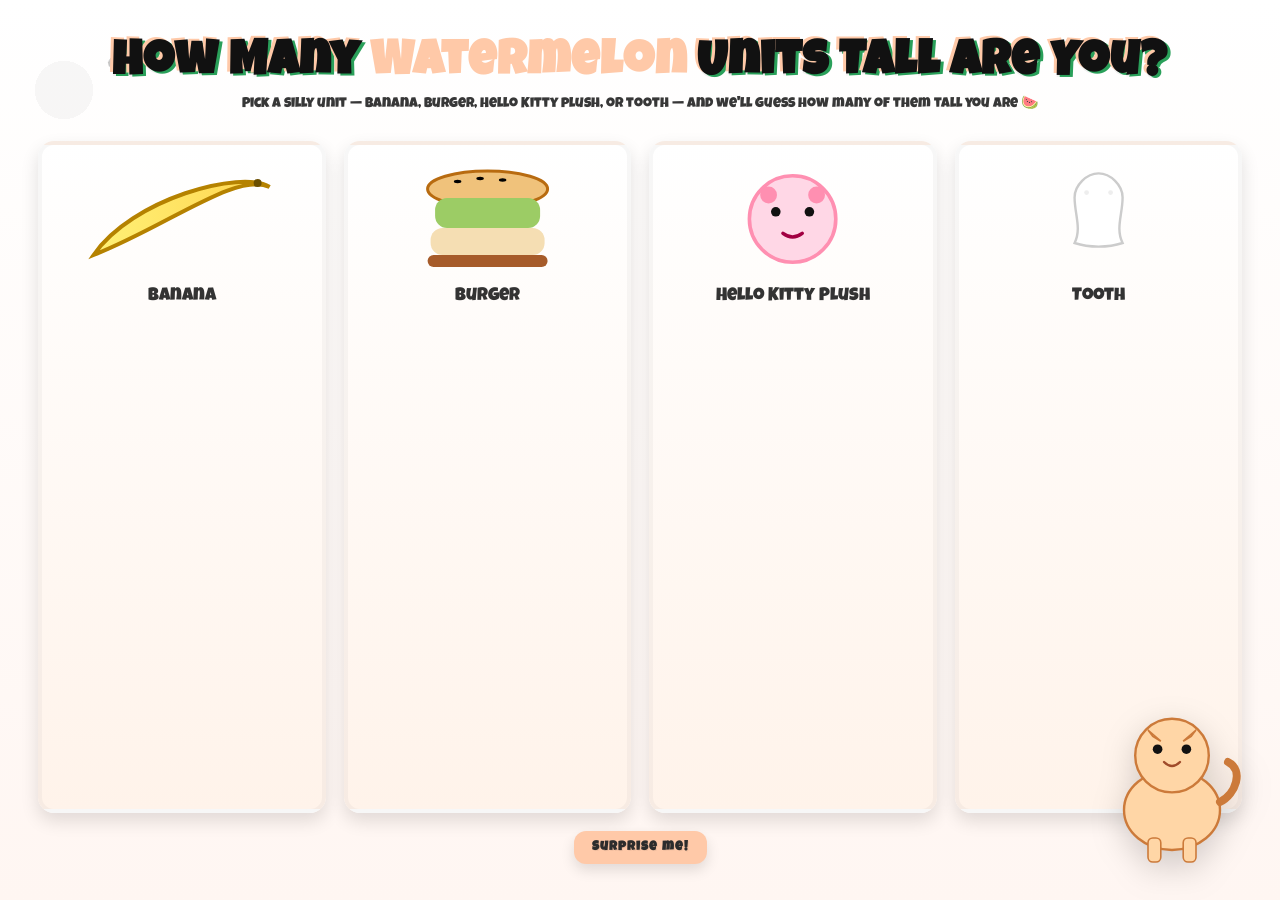
==== use.html @ 28a48968 "1st commit" ====
<!doctype html>
<html lang="en">
<head>
  <meta charset="utf-8" />
  <meta name="viewport" content="width=device-width,initial-scale=1" />
  <title>How Many Bananas Tall? — Watermelon Units</title>

  <!-- Playful Google font -->
  <link href="https://fonts.googleapis.com/css2?family=Luckiest+Guy&family=Comic+Neue:wght@700&display=swap" rel="stylesheet">

  <link rel="stylesheet" href="use.css" />
</head>
<body>
  <div id="app">
    <!-- Page 1: choose a random object -->
    <section id="choose-page" class="page active">
      <header class="site-header">
        <h1 class="title strokey">How Many <span class="accent-peach">Watermelon</span> Units Tall Are You?</h1>
        <p class="subtitle">Pick a silly unit — banana, burger, Hello Kitty plush, or tooth — and we'll guess how many of them tall you are 🍉</p>
      </header>

      <main class="choices full-bleed">
        <div class="choice" data-key="banana" tabindex="0" aria-label="banana">
          <div class="icon" aria-hidden="true">
            <!-- banana SVG -->
            <svg viewBox="0 0 100 60" preserveAspectRatio="xMidYMid meet">
              <defs><linearGradient id="banangrad" x1="0" x2="1"><stop offset="0" stop-color="#fff176"/><stop offset="1" stop-color="#ffd54f"/></linearGradient></defs>
              <path d="M6 48 C25 20, 80 5, 94 14 C78 6, 42 34, 6 48Z" fill="url(#banangrad)" stroke="#b58200" stroke-width="2"/>
              <circle cx="88" cy="12" r="2" fill="#6b4f00"/>
            </svg>
          </div>
          <div class="label">Banana</div>
        </div>

        <div class="choice" data-key="burger" tabindex="0" aria-label="burger">
          <div class="icon">
            <!-- burger SVG -->
            <svg viewBox="0 0 100 80" preserveAspectRatio="xMidYMid meet">
              <ellipse cx="50" cy="20" rx="40" ry="12" fill="#f0c27b" stroke="#b86b10" stroke-width="2"/>
              <rect x="15" y="26" width="70" height="20" rx="8" fill="#9ccc65"/>
              <rect x="12" y="46" width="76" height="18" rx="8" fill="#f5deb3"/>
              <rect x="10" y="64" width="80" height="8" rx="4" fill="#a65b2a"/>
              <!-- sesame seeds -->
              <ellipse cx="30" cy="15" rx="2.5" ry="1.1" fill="#000"/>
              <ellipse cx="45" cy="13" rx="2.5" ry="1.1" fill="#000"/>
              <ellipse cx="60" cy="14" rx="2.5" ry="1.1" fill="#000"/>
            </svg>
          </div>
          <div class="label">Burger</div>
        </div>

        <div class="choice" data-key="hello" tabindex="0" aria-label="hello kitty plush">
          <div class="icon">
            <!-- cute plush-ish face -->
            <svg viewBox="0 0 100 100" preserveAspectRatio="xMidYMid meet">
              <circle cx="50" cy="50" r="36" fill="#ffd7e6" stroke="#ff8fb1" stroke-width="3"/>
              <circle cx="36" cy="44" r="4" fill="#111"/>
              <circle cx="64" cy="44" r="4" fill="#111"/>
              <path d="M42 62 q8 6 16 0" stroke="#a20042" stroke-width="3" fill="none" stroke-linecap="round"/>
              <circle cx="30" cy="30" r="7" fill="#ff8fb1"/>
              <circle cx="70" cy="30" r="7" fill="#ff8fb1"/>
            </svg>
          </div>
          <div class="label">Hello Kitty Plush</div>
        </div>

        <div class="choice" data-key="tooth" tabindex="0" aria-label="tooth">
          <div class="icon">
            <!-- tooth -->
            <svg viewBox="0 0 100 100" preserveAspectRatio="xMidYMid meet">
              <path d="M50 12 C40 12,30 22,30 32 C30 46,36 58,30 70 C42 74,58 74,70 70 C64 58,70 46,70 32 C70 22,60 12,50 12Z" fill="#fff" stroke="#ccc" stroke-width="2"/>
              <circle cx="40" cy="28" r="2" fill="#eee"/>
              <circle cx="60" cy="28" r="2" fill="#eee"/>
            </svg>
          </div>
          <div class="label">Tooth</div>
        </div>
      </main>

      <footer class="footer">
        <button id="random-btn" class="btn strokey peach">Surprise me!</button>
      </footer>
    </section>

    <!-- Page 2: result + modal prompts -->
    <section id="result-page" class="page">
      <header class="result-header">
        <button id="back-btn" class="btn small strokey">← Back</button>
        <h2 class="title small strokey">Your Watermelon Unit Result</h2>
      </header>

      <main class="result-main full-bleed">
        <div id="result-card" class="card">
          <div id="unit-preview" class="unit-preview">
            <!-- generated preview stack goes here -->
          </div>

          <div class="result-info">
            <h3 id="result-text" class="strokey"></h3>
            <p id="detail-text">Tip: you can drag the dancing cat while you wait 🐱</p>
            <button id="restart-btn" class="btn strokey green">Try another unit</button>
          </div>
        </div>
      </main>
    </section>
  </div>

  <!-- floating dancing cat -->
  <div id="dancing-cat" class="cat" role="button" aria-label="dancing cat" tabindex="0">
    <!-- Simple full-body svg cat -->
    <svg viewBox="0 0 200 240" id="cat-svg" preserveAspectRatio="xMidYMid meet">
      <!-- body -->
      <g id="cat-body" transform="translate(0,0)">
        <ellipse cx="100" cy="160" rx="60" ry="50" fill="#ffd6a6" stroke="#cc7a3a" stroke-width="3"/>
        <!-- legs -->
        <rect x="70" y="195" width="16" height="30" rx="6" fill="#ffd6a6" stroke="#cc7a3a" stroke-width="2"/>
        <rect x="114" y="195" width="16" height="30" rx="6" fill="#ffd6a6" stroke="#cc7a3a" stroke-width="2"/>
        <!-- tail -->
        <path d="M160 150 C180 140, 190 110, 170 100" stroke="#cc7a3a" stroke-width="10" stroke-linecap="round" fill="none"/>
      </g>

      <!-- head group -->
      <g id="cat-head" transform="translate(0,0)">
        <circle cx="100" cy="92" r="46" fill="#ffd6a6" stroke="#cc7a3a" stroke-width="3"/>
        <circle cx="82" cy="84" r="6" fill="#111"/>
        <circle cx="118" cy="84" r="6" fill="#111"/>
        <path d="M90 100 q10 10 20 0" stroke="#a04b2a" stroke-width="3" fill="none" stroke-linecap="round"/>
        <!-- ears -->
        <path d="M70 60 L86 74 L76 68 Z" fill="#ffd6a6" stroke="#cc7a3a" stroke-width="2"/>
        <path d="M130 60 L114 74 L124 68 Z" fill="#ffd6a6" stroke="#cc7a3a" stroke-width="2"/>
        <!-- belly area marker (invisible but used for pointer detection) -->
        <ellipse id="cat-belly" cx="100" cy="132" rx="45" ry="20" fill="transparent" />
      </g>
    </svg>
  </div>

  <!-- modal for height input -->
  <div id="modal" class="modal hidden" role="dialog" aria-modal="true">
    <div class="modal-card">
      <h3 class="strokey">Enter your height</h3>
      <p class="hint">Type your height — you can use cm (e.g. 170) or feet'inches (e.g. 5'8 or 5ft8in)</p>
      <input id="height-input" type="text" inputmode="numeric" placeholder="e.g. 170 or 5'8" />
      <div class="modal-actions">
        <button id="modal-ok" class="btn strokey peach">Calculate!</button>
        <button id="modal-cancel" class="btn strokey">Cancel</button>
      </div>
    </div>
  </div>

  <script src="use.js"></script>
</body>
</html>
---- use.css ----
:root{
  --green:#2aa05a;       /* watermelon green */
  --peach:#ffc9a8;       /* peach flesh */
  --blackseed:#000;
  --accent:#ff6b81;
  --bg:#eaffef;
  --card:#ffffff;
  --shadow: 0 8px 18px rgba(0,0,0,0.12);
  --font-main: "Luckiest Guy", "Comic Neue", system-ui, sans-serif;
}

/* Reset-ish */
*{box-sizing:border-box}
html,body,#app{height:100%}
body{
  margin:0;
  font-family:var(--font-main);
  background:
    radial-gradient(circle at 5% 10%, rgba(0,0,0,0.03) 0 2%, transparent 2%),
    linear-gradient(180deg, #fff 0%, #fff6f2 100%);
  color:#222;
  -webkit-font-smoothing:antialiased;
  -moz-osx-font-smoothing:grayscale;
  overflow:hidden;
}

/* full-bleed layout */
.page{display:none; height:100%; padding:28px; position:relative}
.page.active{display:flex; flex-direction:column}
.full-bleed{flex:1}

/* header */
.site-header{padding:12px 10px 20px; text-align:center}
.title{font-size:clamp(26px,6vw,48px); margin:0}
.title.small{font-size:20px}
.subtitle{margin:6px 0 0; font-size:14px; opacity:0.9}

/* strokey text (bordered non-uniform feel) */
.strokey{
  color:#111;
  text-shadow:
    -3px -2px 0 var(--peach),
    3px 2px 0 var(--green),
    0 2px 0 rgba(0,0,0,0.06);
  letter-spacing:1px;
}

/* playful accent */
.accent-peach{color:var(--peach); text-shadow:none}

/* choices grid uses whole width */
.choices{display:grid; grid-template-columns:repeat(auto-fit,minmax(160px,1fr)); gap:18px; align-items:stretch; padding:10px}
.choice{
  background:linear-gradient(180deg,#ffffff,#fff3ea);
  border-radius:16px;
  padding:14px;
  box-shadow:var(--shadow);
  display:flex;
  flex-direction:column;
  align-items:center;
  justify-content:flex-start;
  cursor:pointer;
  transition:transform .22s ease, box-shadow .18s ease;
  user-select:none;
  border:4px solid rgba(0,0,0,0.03);
}
.choice:focus{outline:3px dashed rgba(42,160,90,0.25)}
.choice:hover{transform:translateY(-6px) rotate(-1deg); box-shadow:0 18px 28px rgba(0,0,0,0.12)}
.choice .icon{width:100%; height:120px; display:flex; align-items:center; justify-content:center}
.choice .icon svg{width:80%; height:100%}
.choice .label{margin-top:8px; font-size:18px; color:#333; text-transform:capitalize}

/* footer */
.footer{display:flex; justify-content:center; padding:8px}
.btn{
  padding:10px 18px;
  border-radius:12px;
  border:none;
  background:var(--green);
  color:white;
  font-weight:700;
  cursor:pointer;
  box-shadow:0 6px 14px rgba(0,0,0,0.12);
}
.btn.small{padding:6px 10px; font-size:14px}
.btn.peach{background:var(--peach); color:#2c2c2c}
.btn.green{background:linear-gradient(180deg,var(--green),#19703f)}
.btn.strokey{font-family:var(--font-main); text-shadow:1px 1px 0 rgba(0,0,0,0.06)}

/* result page layout */
.result-header{display:flex; gap:12px; align-items:center}
.result-main{display:flex; align-items:center; justify-content:center}
.card{width:min(900px,92%); display:flex; gap:20px; padding:18px; border-radius:18px; background:var(--card); box-shadow:var(--shadow)}
.unit-preview{flex:1; min-height:320px; background:
  repeating-linear-gradient(135deg, rgba(0,0,0,0.02) 0 6px, transparent 6px 24px),
  linear-gradient(180deg,#fff,#fff5f0);
  border-radius:12px; padding:12px; display:flex; align-items:center; justify-content:center; overflow:auto}
.result-info{width:340px; display:flex; flex-direction:column; gap:12px; align-items:flex-start; justify-content:center}

/* modal */
.modal{position:fixed; inset:0; display:flex; align-items:center; justify-content:center; background:rgba(0,0,0,0.28); z-index:999}
.modal.hidden{display:none}
.modal-card{width:clamp(260px,40vw,420px); background:var(--card); padding:18px; border-radius:14px; box-shadow:0 20px 40px rgba(0,0,0,0.28); text-align:center}
.modal input{width:100%; padding:10px 12px; font-size:16px; border-radius:10px; border:2px solid rgba(0,0,0,0.06); margin-top:8px}
.modal .hint{font-size:13px; color:#666; margin-top:6px}
.modal-actions{display:flex; gap:10px; justify-content:center; margin-top:12px}

/* dancing cat */
.cat{
  position:fixed;
  right:18px;
  bottom:18px;
  width:160px;
  height:192px;
  z-index:995;
  touch-action:none;
  cursor:grab;
  user-select:none;
  transition:transform .12s linear;
  filter:drop-shadow(0 10px 16px rgba(0,0,0,0.18));
}
/* default dancing animation */
@keyframes boogie {
  0% { transform: translateY(0) rotate(-3deg) }
  25% { transform: translateY(-8px) rotate(3deg) }
  50% { transform: translateY(0) rotate(-2deg) }
  75% { transform: translateY(-6px) rotate(4deg) }
  100% { transform: translateY(0) rotate(-3deg) }
}
#cat-svg{width:100%; height:100%}
.cat.dancing{animation:boogie 1.3s ease-in-out infinite; transform-origin:center bottom}
.cat.dragging{cursor:grabbing; animation-play-state:paused}

/* head happy + belly angry styling */
.cat.happy #cat-head{filter:drop-shadow(0 6px 10px rgba(255,107,129,0.12))}
.cat.angry #cat-body{transform-origin:center; animation:fur 0.18s steps(6) 4}
@keyframes fur {
  0% { transform: scale(1) translateY(0) }
  50% { transform: scale(1.04) translateY(-3px) }
  100% { transform: scale(1) translateY(0) }
}

/* responsiveness */
@media (max-width:700px){
  .card{flex-direction:column; align-items:stretch}
  .result-info{width:100%}
  .cat{width:120px; height:140px}
}

/* playful watermelon seeds floating (decor) */
body::before{
  content:"";
  position:fixed;
  left:8%;
  top:6%;
  width:44px;
  height:22px;
  background:radial-gradient(circle at 30% 30%, var(--blackseed) 0 18%, transparent 18%);
  transform:rotate(-14deg);
  opacity:0.22;
  border-radius:12px;
}
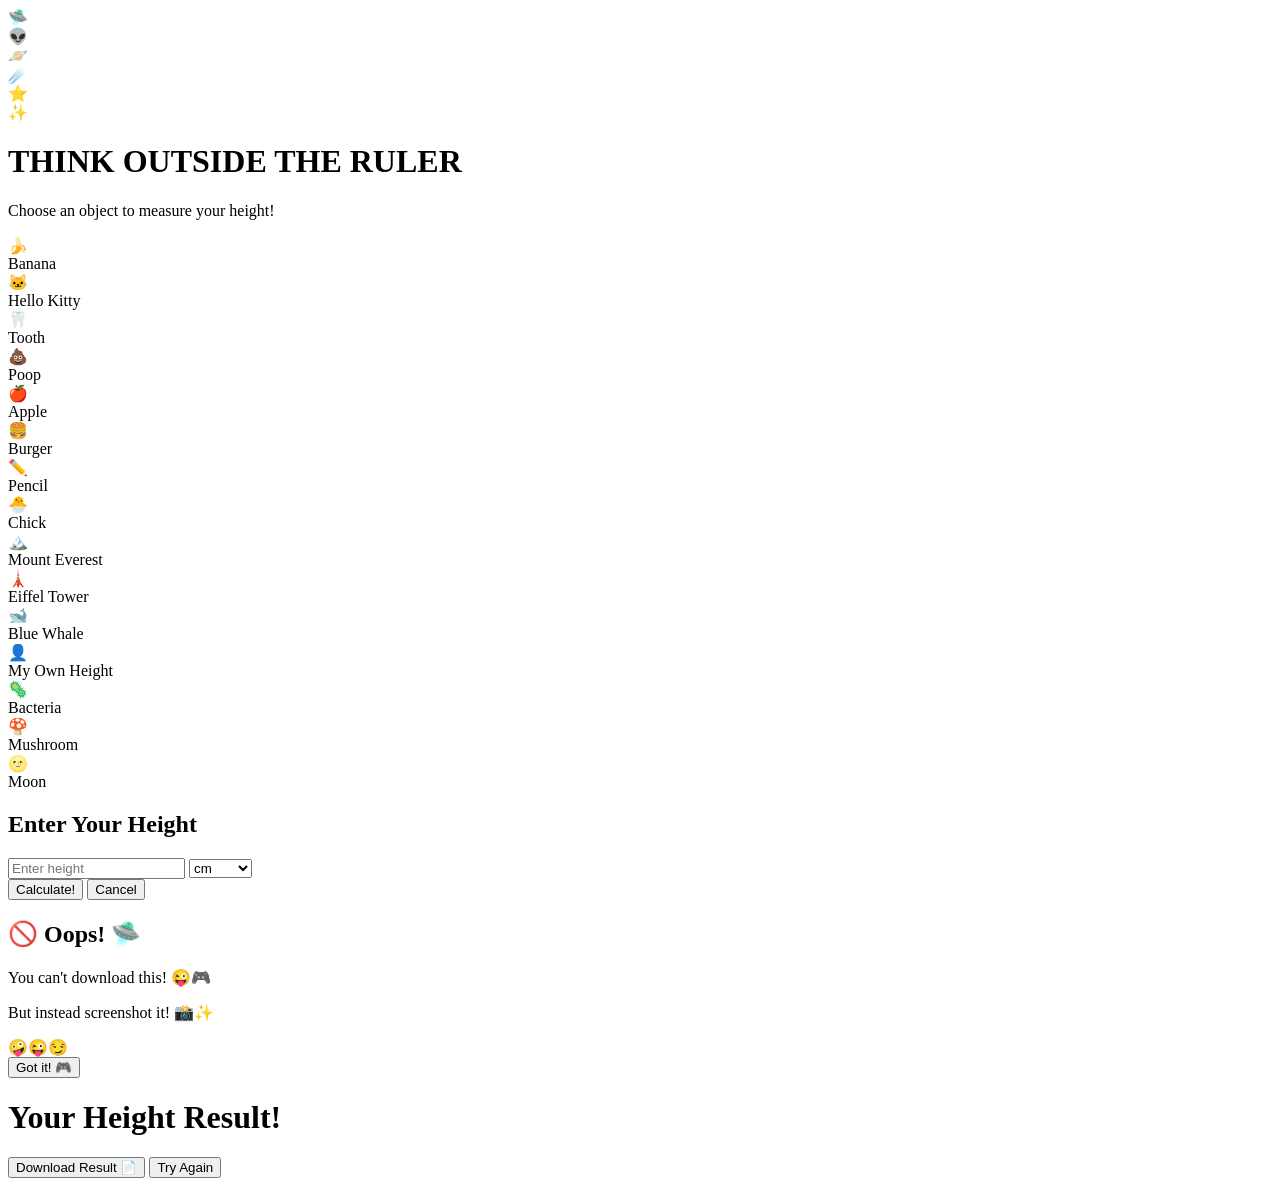
==== commit bfa7bcf3: "retro" ====
--- a/use.html
+++ b/use.html
@@ -1,152 +1,145 @@
-<!doctype html>
+<!DOCTYPE html>
 <html lang="en">
 <head>
-  <meta charset="utf-8" />
-  <meta name="viewport" content="width=device-width,initial-scale=1" />
-  <title>How Many Bananas Tall? — Watermelon Units</title>
-
-  <!-- Playful Google font -->
-  <link href="https://fonts.googleapis.com/css2?family=Luckiest+Guy&family=Comic+Neue:wght@700&display=swap" rel="stylesheet">
-
-  <link rel="stylesheet" href="use.css" />
+    <meta charset="UTF-8">
+    <meta name="viewport" content="width=device-width, initial-scale=1.0">
+    <title>Height Measurement Fun - Retro Style</title>
+    <link rel="stylesheet" href="styles.css">
 </head>
 <body>
-  <div id="app">
-    <!-- Page 1: choose a random object -->
-    <section id="choose-page" class="page active">
-      <header class="site-header">
-        <h1 class="title strokey">How Many <span class="accent-peach">Watermelon</span> Units Tall Are You?</h1>
-        <p class="subtitle">Pick a silly unit — banana, burger, Hello Kitty plush, or tooth — and we'll guess how many of them tall you are 🍉</p>
-      </header>
+    <!-- Animated Background -->
+    <div id="animatedBackground">
+        <div class="ufo">🛸</div>
+        <div class="alien">👽</div>
+        <div class="planet">🪐</div>
+        <div class="asteroid">☄️</div>
+        <div class="comet">⭐</div>
+        <div class="star">✨</div>
+    </div>
 
-      <main class="choices full-bleed">
-        <div class="choice" data-key="banana" tabindex="0" aria-label="banana">
-          <div class="icon" aria-hidden="true">
-            <!-- banana SVG -->
-            <svg viewBox="0 0 100 60" preserveAspectRatio="xMidYMid meet">
-              <defs><linearGradient id="banangrad" x1="0" x2="1"><stop offset="0" stop-color="#fff176"/><stop offset="1" stop-color="#ffd54f"/></linearGradient></defs>
-              <path d="M6 48 C25 20, 80 5, 94 14 C78 6, 42 34, 6 48Z" fill="url(#banangrad)" stroke="#b58200" stroke-width="2"/>
-              <circle cx="88" cy="12" r="2" fill="#6b4f00"/>
-            </svg>
-          </div>
-          <div class="label">Banana</div>
+    <!-- First Page - Object Selection -->
+    <div id="page1" class="page active">
+        <div class="container">
+            <h1 class="title">THINK OUTSIDE THE RULER</h1>
+            <p class="subtitle">Choose an object to measure your height!</p>
+            
+            <div class="objects-grid">
+                <div class="object-card" data-object="banana" data-height="7">
+                    <div class="object-icon">🍌</div>
+                    <span>Banana</span>
+                </div>
+                <div class="object-card" data-object="hello kitty" data-height="12">
+                    <div class="object-icon">🐱</div>
+                    <span>Hello Kitty</span>
+                </div>
+                <div class="object-card" data-object="tooth" data-height="0.5">
+                    <div class="object-icon">🦷</div>
+                    <span>Tooth</span>
+                </div>
+                <div class="object-card" data-object="poop" data-height="3">
+                    <div class="object-icon">💩</div>
+                    <span>Poop</span>
+                </div>
+                <div class="object-card" data-object="apple" data-height="3.5">
+                    <div class="object-icon">🍎</div>
+                    <span>Apple</span>
+                </div>
+                <div class="object-card" data-object="burger" data-height="4">
+                    <div class="object-icon">🍔</div>
+                    <span>Burger</span>
+                </div>
+                <div class="object-card" data-object="pencil" data-height="7.5">
+                    <div class="object-icon">✏️</div>
+                    <span>Pencil</span>
+                </div>
+                <div class="object-card" data-object="chick" data-height="2">
+                    <div class="object-icon">🐣</div>
+                    <span>Chick</span>
+                </div>
+                <div class="object-card" data-object="mount everest" data-height="884400">
+                    <div class="object-icon">🏔️</div>
+                    <span>Mount Everest</span>
+                </div>
+                <div class="object-card" data-object="eiffel tower" data-height="32400">
+                    <div class="object-icon">🗼</div>
+                    <span>Eiffel Tower</span>
+                </div>
+                <div class="object-card" data-object="blue whale" data-height="2500">
+                    <div class="object-icon">🐋</div>
+                    <span>Blue Whale</span>
+                </div>
+                <div class="object-card" data-object="my own height" data-height="custom">
+                    <div class="object-icon">👤</div>
+                    <span>My Own Height</span>
+                </div>
+                <div class="object-card" data-object="bacteria" data-height="custom">
+                    <div class="object-icon">🦠</div>
+                    <span>Bacteria</span>
+                </div>
+                <div class="object-card" data-object="mushroom" data-height="custom">
+                    <div class="object-icon">🍄</div>
+                    <span>Mushroom</span>
+                </div>
+                <div class="object-card" data-object="moon" data-height="custom">
+                    <div class="object-icon">🌝</div>
+                    <span>Moon</span>
+                </div>
+            </div>
         </div>
+    </div>
 
-        <div class="choice" data-key="burger" tabindex="0" aria-label="burger">
-          <div class="icon">
-            <!-- burger SVG -->
-            <svg viewBox="0 0 100 80" preserveAspectRatio="xMidYMid meet">
-              <ellipse cx="50" cy="20" rx="40" ry="12" fill="#f0c27b" stroke="#b86b10" stroke-width="2"/>
-              <rect x="15" y="26" width="70" height="20" rx="8" fill="#9ccc65"/>
-              <rect x="12" y="46" width="76" height="18" rx="8" fill="#f5deb3"/>
-              <rect x="10" y="64" width="80" height="8" rx="4" fill="#a65b2a"/>
-              <!-- sesame seeds -->
-              <ellipse cx="30" cy="15" rx="2.5" ry="1.1" fill="#000"/>
-              <ellipse cx="45" cy="13" rx="2.5" ry="1.1" fill="#000"/>
-              <ellipse cx="60" cy="14" rx="2.5" ry="1.1" fill="#000"/>
-            </svg>
-          </div>
-          <div class="label">Burger</div>
+    <!-- Pop-up for height input -->
+    <div id="heightPopup" class="popup-overlay">
+        <div class="popup">
+            <h2>Enter Your Height</h2>
+            <div class="input-group">
+                <input type="number" id="heightInput" placeholder="Enter height" step="0.1">
+                <select id="unitSelect">
+                    <option value="cm">cm</option>
+                    <option value="inches">inches</option>
+                    <option value="feet">feet</option>
+                    <option value="meters">meters</option>
+                </select>
+            </div>
+            <div class="popup-buttons">
+                <button id="calculateBtn" class="retro-btn">Calculate!</button>
+                <button id="cancelBtn" class="retro-btn cancel">Cancel</button>
+            </div>
         </div>
+    </div>
 
-        <div class="choice" data-key="hello" tabindex="0" aria-label="hello kitty plush">
-          <div class="icon">
-            <!-- cute plush-ish face -->
-            <svg viewBox="0 0 100 100" preserveAspectRatio="xMidYMid meet">
-              <circle cx="50" cy="50" r="36" fill="#ffd7e6" stroke="#ff8fb1" stroke-width="3"/>
-              <circle cx="36" cy="44" r="4" fill="#111"/>
-              <circle cx="64" cy="44" r="4" fill="#111"/>
-              <path d="M42 62 q8 6 16 0" stroke="#a20042" stroke-width="3" fill="none" stroke-linecap="round"/>
-              <circle cx="30" cy="30" r="7" fill="#ff8fb1"/>
-              <circle cx="70" cy="30" r="7" fill="#ff8fb1"/>
-            </svg>
-          </div>
-          <div class="label">Hello Kitty Plush</div>
+    <!-- Custom Download Message Popup -->
+    <div id="downloadMessagePopup" class="popup-overlay">
+        <div class="popup download-popup">
+            <h2>🚫 Oops! 🛸</h2>
+            <div class="download-message">
+                <p>You can't download this! 😜🎮</p>
+                <p>But instead screenshot it! 📸✨</p>
+                <div class="fun-emojis">🤪😜😏</div>
+            </div>
+            <button id="closeMessageBtn" class="retro-btn">Got it! 🎮</button>
         </div>
+    </div>
 
-        <div class="choice" data-key="tooth" tabindex="0" aria-label="tooth">
-          <div class="icon">
-            <!-- tooth -->
-            <svg viewBox="0 0 100 100" preserveAspectRatio="xMidYMid meet">
-              <path d="M50 12 C40 12,30 22,30 32 C30 46,36 58,30 70 C42 74,58 74,70 70 C64 58,70 46,70 32 C70 22,60 12,50 12Z" fill="#fff" stroke="#ccc" stroke-width="2"/>
-              <circle cx="40" cy="28" r="2" fill="#eee"/>
-              <circle cx="60" cy="28" r="2" fill="#eee"/>
-            </svg>
-          </div>
-          <div class="label">Tooth</div>
+    <!-- Second Page - Results -->
+    <div id="page2" class="page">
+        <div class="container">
+            <h1 class="title">Your Height Result!</h1>
+            
+            <div class="result-card">
+                <div id="resultIcon" class="result-icon"></div>
+                <div id="resultText" class="result-text"></div>
+                <div id="funFact" class="fun-fact"></div>
+            </div>
+
+            <div class="action-buttons">
+                <button id="downloadBtn" class="retro-btn download">Download Result 📄</button>
+                <button id="backBtn" class="retro-btn">Try Again</button>
+            </div>
         </div>
-      </main>
+    </div>
 
-      <footer class="footer">
-        <button id="random-btn" class="btn strokey peach">Surprise me!</button>
-      </footer>
-    </section>
-
-    <!-- Page 2: result + modal prompts -->
-    <section id="result-page" class="page">
-      <header class="result-header">
-        <button id="back-btn" class="btn small strokey">← Back</button>
-        <h2 class="title small strokey">Your Watermelon Unit Result</h2>
-      </header>
-
-      <main class="result-main full-bleed">
-        <div id="result-card" class="card">
-          <div id="unit-preview" class="unit-preview">
-            <!-- generated preview stack goes here -->
-          </div>
-
-          <div class="result-info">
-            <h3 id="result-text" class="strokey"></h3>
-            <p id="detail-text">Tip: you can drag the dancing cat while you wait 🐱</p>
-            <button id="restart-btn" class="btn strokey green">Try another unit</button>
-          </div>
-        </div>
-      </main>
-    </section>
-  </div>
-
-  <!-- floating dancing cat -->
-  <div id="dancing-cat" class="cat" role="button" aria-label="dancing cat" tabindex="0">
-    <!-- Simple full-body svg cat -->
-    <svg viewBox="0 0 200 240" id="cat-svg" preserveAspectRatio="xMidYMid meet">
-      <!-- body -->
-      <g id="cat-body" transform="translate(0,0)">
-        <ellipse cx="100" cy="160" rx="60" ry="50" fill="#ffd6a6" stroke="#cc7a3a" stroke-width="3"/>
-        <!-- legs -->
-        <rect x="70" y="195" width="16" height="30" rx="6" fill="#ffd6a6" stroke="#cc7a3a" stroke-width="2"/>
-        <rect x="114" y="195" width="16" height="30" rx="6" fill="#ffd6a6" stroke="#cc7a3a" stroke-width="2"/>
-        <!-- tail -->
-        <path d="M160 150 C180 140, 190 110, 170 100" stroke="#cc7a3a" stroke-width="10" stroke-linecap="round" fill="none"/>
-      </g>
-
-      <!-- head group -->
-      <g id="cat-head" transform="translate(0,0)">
-        <circle cx="100" cy="92" r="46" fill="#ffd6a6" stroke="#cc7a3a" stroke-width="3"/>
-        <circle cx="82" cy="84" r="6" fill="#111"/>
-        <circle cx="118" cy="84" r="6" fill="#111"/>
-        <path d="M90 100 q10 10 20 0" stroke="#a04b2a" stroke-width="3" fill="none" stroke-linecap="round"/>
-        <!-- ears -->
-        <path d="M70 60 L86 74 L76 68 Z" fill="#ffd6a6" stroke="#cc7a3a" stroke-width="2"/>
-        <path d="M130 60 L114 74 L124 68 Z" fill="#ffd6a6" stroke="#cc7a3a" stroke-width="2"/>
-        <!-- belly area marker (invisible but used for pointer detection) -->
-        <ellipse id="cat-belly" cx="100" cy="132" rx="45" ry="20" fill="transparent" />
-      </g>
-    </svg>
-  </div>
-
-  <!-- modal for height input -->
-  <div id="modal" class="modal hidden" role="dialog" aria-modal="true">
-    <div class="modal-card">
-      <h3 class="strokey">Enter your height</h3>
-      <p class="hint">Type your height — you can use cm (e.g. 170) or feet'inches (e.g. 5'8 or 5ft8in)</p>
-      <input id="height-input" type="text" inputmode="numeric" placeholder="e.g. 170 or 5'8" />
-      <div class="modal-actions">
-        <button id="modal-ok" class="btn strokey peach">Calculate!</button>
-        <button id="modal-cancel" class="btn strokey">Cancel</button>
-      </div>
-    </div>
-  </div>
-
-  <script src="use.js"></script>
+    <script src="script.js"></script>
 </body>
 </html>
+
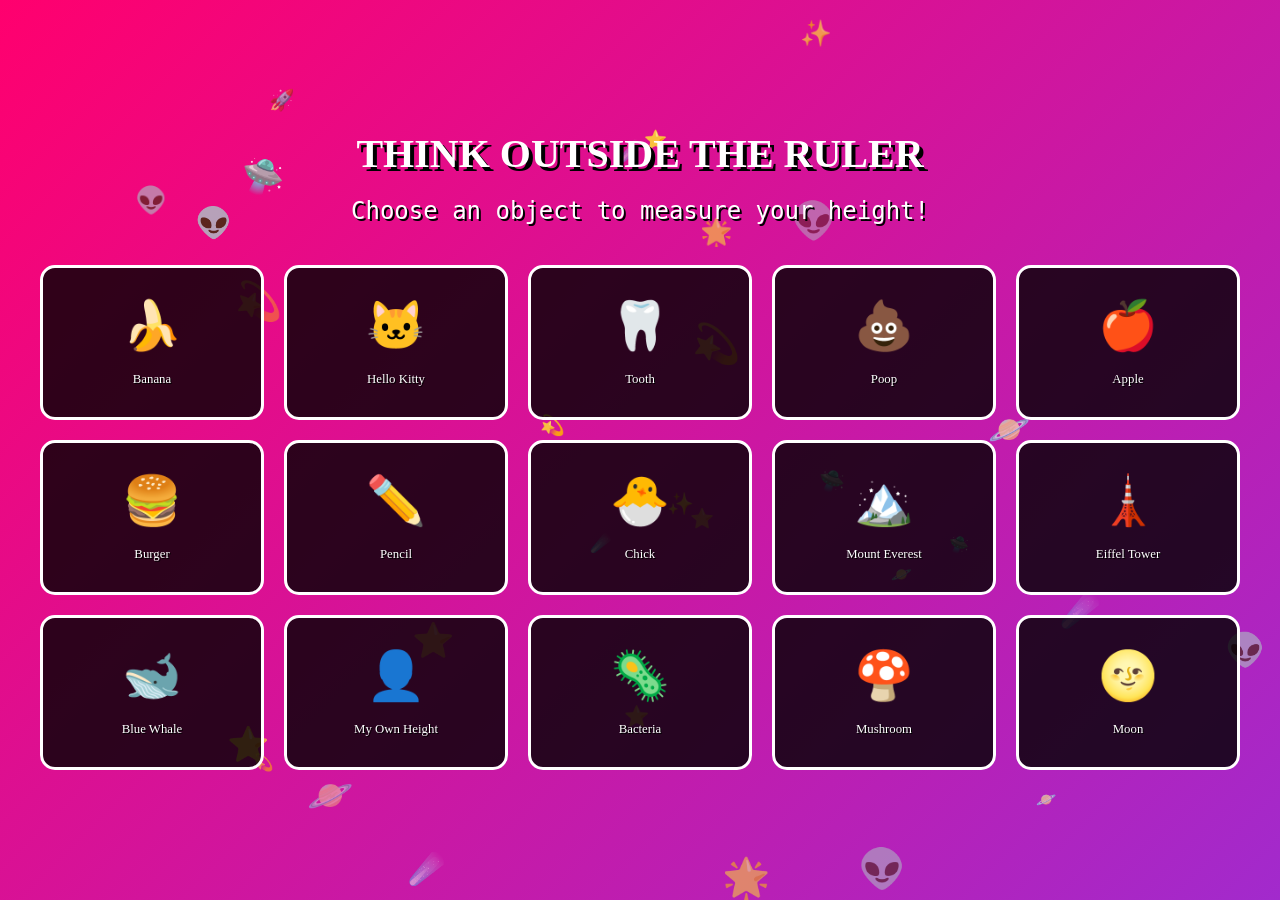
==== commit e4db7533: "3rd commit" ====
--- a/use.html
+++ b/use.html
@@ -4,7 +4,7 @@
     <meta charset="UTF-8">
     <meta name="viewport" content="width=device-width, initial-scale=1.0">
     <title>Height Measurement Fun - Retro Style</title>
-    <link rel="stylesheet" href="styles.css">
+    <link rel="stylesheet" href="use.css">
 </head>
 <body>
     <!-- Animated Background -->
@@ -139,7 +139,7 @@
         </div>
     </div>
 
-    <script src="script.js"></script>
+    <script src="use.js"></script>
 </body>
 </html>
 
--- a/use.css
+++ b/use.css
@@ -0,0 +1,480 @@
+/* Retro Height Measurement Website Styles */
+
+@import url('https://fonts.googleapis.com/css2?family=Press+Start+2P&family=VT323:wght@400&display=swap');
+
+* {
+    margin: 0;
+    padding: 0;
+    box-sizing: border-box;
+    cursor: url('data:image/svg+xml;utf8,<svg xmlns="http://www.w3.org/2000/svg" width="24" height="24" viewBox="0 0 24 24"><text x="0" y="20" font-size="20">👾</text></svg>'), auto;
+}
+
+body {
+    font-family: 'Press Start 2P', cursive;
+    background: linear-gradient(135deg, #ff006e, #8338ec, #3a86ff, #06ffa5);
+    background-size: 400% 400%;
+    animation: gradientShift 8s ease infinite;
+    min-height: 100vh;
+    overflow-x: hidden;
+    position: relative;
+}
+
+@keyframes gradientShift {
+    0% { background-position: 0% 50%; }
+    50% { background-position: 100% 50%; }
+    100% { background-position: 0% 50%; }
+}
+
+/* Animated Background Elements */
+#animatedBackground {
+    position: fixed;
+    top: 0;
+    left: 0;
+    width: 100%;
+    height: 100%;
+    pointer-events: none;
+    z-index: 1;
+    overflow: hidden;
+}
+
+.ufo, .alien, .planet, .asteroid, .comet, .star {
+    position: absolute;
+    font-size: 2rem;
+    opacity: 0.8;
+}
+
+.ufo {
+    animation: floatAcross 15s linear infinite;
+    top: 20%;
+    left: -10%;
+}
+
+.alien {
+    animation: floatAcross 20s linear infinite;
+    top: 60%;
+    left: -10%;
+    animation-delay: -5s;
+}
+
+.planet {
+    animation: spinAndFloat 25s linear infinite;
+    top: 10%;
+    right: -10%;
+}
+
+.asteroid {
+    animation: diagonalFloat 12s linear infinite;
+    top: -10%;
+    left: 30%;
+}
+
+.comet {
+    animation: cometTrail 18s linear infinite;
+    top: 80%;
+    left: -15%;
+    animation-delay: -8s;
+}
+
+.star {
+    animation: twinkleFloat 22s linear infinite;
+    top: 40%;
+    right: -10%;
+    animation-delay: -12s;
+}
+
+@keyframes floatAcross {
+    0% {
+        transform: translateX(-100px) translateY(0px) rotate(0deg);
+    }
+    50% {
+        transform: translateX(50vw) translateY(-20px) rotate(180deg);
+    }
+    100% {
+        transform: translateX(calc(100vw + 100px)) translateY(0px) rotate(360deg);
+    }
+}
+
+@keyframes spinAndFloat {
+    0% {
+        transform: translateX(100px) translateY(0px) rotate(0deg) scale(1);
+    }
+    50% {
+        transform: translateX(-50vw) translateY(20px) rotate(180deg) scale(1.2);
+    }
+    100% {
+        transform: translateX(calc(-100vw - 100px)) translateY(0px) rotate(360deg) scale(1);
+    }
+}
+
+@keyframes diagonalFloat {
+    0% {
+        transform: translateX(0px) translateY(-100px) rotate(0deg);
+    }
+    100% {
+        transform: translateX(40vw) translateY(calc(100vh + 100px)) rotate(720deg);
+    }
+}
+
+@keyframes cometTrail {
+    0% {
+        transform: translateX(-150px) translateY(0px) rotate(45deg) scale(0.8);
+        opacity: 0.3;
+    }
+    20% {
+        opacity: 1;
+    }
+    80% {
+        opacity: 1;
+    }
+    100% {
+        transform: translateX(calc(100vw + 150px)) translateY(-80vh) rotate(45deg) scale(1.5);
+        opacity: 0.3;
+    }
+}
+
+@keyframes twinkleFloat {
+    0% {
+        transform: translateX(100px) translateY(0px) scale(1);
+        opacity: 0.4;
+    }
+    25% {
+        opacity: 1;
+        transform: scale(1.3);
+    }
+    50% {
+        transform: translateX(-30vw) translateY(-30px) scale(0.8);
+        opacity: 0.6;
+    }
+    75% {
+        opacity: 1;
+        transform: scale(1.2);
+    }
+    100% {
+        transform: translateX(calc(-100vw - 100px)) translateY(0px) scale(1);
+        opacity: 0.4;
+    }
+}
+
+.page {
+    display: none;
+    min-height: 100vh;
+    padding: 20px;
+    position: relative;
+    z-index: 10;
+}
+
+.page.active {
+    display: block;
+}
+
+.container {
+    max-width: 1200px;
+    margin: 0 auto;
+    text-align: center;
+}
+
+.title {
+    font-size: 2.5rem;
+    color: #fff;
+    text-shadow: 4px 4px 0px #000;
+    margin-top: 110px;
+    margin-bottom: 20px;
+    animation: neonGlow 2s ease-in-out infinite alternate;
+}
+
+@keyframes neonGlow {
+    from {
+        text-shadow: 4px 4px 0px #000, 0 0 10px #ff006e;
+    }
+    to {
+        text-shadow: 4px 4px 0px #000, 0 0 20px #ff006e, 0 0 30px #ff006e;
+    }
+}
+
+.subtitle {
+    font-family: 'VT323', monospace;
+    font-size: 1.5rem;
+    color: #fff;
+    margin-bottom: 40px;
+    text-shadow: 2px 2px 0px #000;
+}
+
+.objects-grid {
+    display: grid;
+    grid-template-columns: repeat(auto-fit, minmax(200px, 1fr));
+    gap: 20px;
+    margin-top: 40px;
+}
+
+.object-card {
+    background: rgba(0, 0, 0, 0.8);
+    border: 3px solid #fff;
+    border-radius: 15px;
+    padding: 30px 20px;
+    transition: all 0.3s ease;
+    cursor: url('data:image/svg+xml;utf8,<svg xmlns="http://www.w3.org/2000/svg" width="24" height="24" viewBox="0 0 24 24"><text x="0" y="20" font-size="20">👾</text></svg>'), pointer;
+}
+
+.object-card:hover {
+    transform: scale(1.1);
+    background: rgba(255, 255, 255, 0.1);
+    border-color: #ff006e;
+    box-shadow: 0 0 20px #ff006e;
+}
+
+.object-icon {
+    font-size: 3rem;
+    margin-bottom: 15px;
+    display: block;
+}
+
+.object-card span {
+    color: #fff;
+    font-size: 0.8rem;
+    text-shadow: 1px 1px 0px #000;
+}
+
+/* Popup Styles */
+.popup-overlay {
+    display: none;
+    position: fixed;
+    top: 0;
+    left: 0;
+    width: 100%;
+    height: 100%;
+    background: rgba(0, 0, 0, 0.8);
+    z-index: 1000;
+    justify-content: center;
+    align-items: center;
+}
+
+.popup-overlay.active {
+    display: flex;
+}
+
+.popup {
+    background: #000;
+    border: 4px solid #fff;
+    border-radius: 20px;
+    padding: 40px;
+    text-align: center;
+    animation: popIn 0.5s ease;
+}
+
+@keyframes popIn {
+    0% { transform: scale(0.5); opacity: 0; }
+    100% { transform: scale(1); opacity: 1; }
+}
+
+.popup h2 {
+    color: #fff;
+    margin-bottom: 30px;
+    font-size: 1.2rem;
+    text-shadow: 2px 2px 0px #ff006e;
+}
+
+/* Download Message Popup Styles */
+.download-popup {
+    border: 4px solid #ff006e;
+    background: linear-gradient(45deg, #000, #1a0033);
+    animation: popIn 0.5s ease, neonGlow 2s ease-in-out infinite alternate;
+}
+
+.download-message p {
+    color: #fff;
+    font-size: 1rem;
+    margin-bottom: 15px;
+    text-shadow: 2px 2px 0px #000;
+}
+
+.fun-emojis {
+    font-size: 2rem;
+    margin: 20px 0;
+    animation: bounce 2s ease infinite;
+}
+
+@keyframes bounce {
+    0%, 20%, 50%, 80%, 100% { transform: translateY(0); }
+    40% { transform: translateY(-10px); }
+    60% { transform: translateY(-5px); }
+}
+
+.input-group {
+    display: flex;
+    gap: 10px;
+    margin-bottom: 30px;
+    justify-content: center;
+    flex-wrap: wrap;
+}
+
+#heightInput, #unitSelect {
+    padding: 15px;
+    font-family: 'VT323', monospace;
+    font-size: 1.2rem;
+    background: #333;
+    color: #fff;
+    border: 2px solid #fff;
+    border-radius: 10px;
+}
+
+#heightInput {
+    width: 150px;
+}
+
+#unitSelect {
+    width: 100px;
+}
+
+.popup-buttons {
+    display: flex;
+    gap: 20px;
+    justify-content: center;
+    flex-wrap: wrap;
+}
+
+.retro-btn {
+    font-family: 'Press Start 2P', cursive;
+    font-size: 0.8rem;
+    padding: 15px 25px;
+    background: #ff006e;
+    color: #fff;
+    border: 3px solid #fff;
+    border-radius: 10px;
+    cursor: url('data:image/svg+xml;utf8,<svg xmlns="http://www.w3.org/2000/svg" width="24" height="24" viewBox="0 0 24 24"><text x="0" y="20" font-size="20">👾</text></svg>'), pointer;
+    transition: all 0.3s ease;
+    text-shadow: 1px 1px 0px #000;
+}
+
+.retro-btn:hover {
+    background: #8338ec;
+    transform: scale(1.05);
+    box-shadow: 0 0 15px #8338ec;
+}
+
+.retro-btn.cancel {
+    background: #666;
+}
+
+.retro-btn.cancel:hover {
+    background: #999;
+    box-shadow: 0 0 15px #999;
+}
+
+/* Result Page Styles */
+.result-card {
+    background: rgba(0, 0, 0, 0.9);
+    border: 4px solid #fff;
+    border-radius: 20px;
+    padding: 40px;
+    margin: 40px auto;
+    max-width: 600px;
+    animation: slideIn 1s ease;
+}
+
+@keyframes slideIn {
+    0% { transform: translateY(50px); opacity: 0; }
+    100% { transform: translateY(0); opacity: 1; }
+}
+
+.result-icon {
+    font-size: 5rem;
+    margin-bottom: 20px;
+}
+
+.result-text {
+    color: #fff;
+    font-size: 1.2rem;
+    margin-bottom: 30px;
+    text-shadow: 2px 2px 0px #000;
+    line-height: 1.5;
+}
+
+.fun-fact {
+    font-family: 'VT323', monospace;
+    font-size: 1.1rem;
+    color: #06ffa5;
+    background: rgba(6, 255, 165, 0.1);
+    border: 2px solid #06ffa5;
+    border-radius: 15px;
+    padding: 20px;
+    text-shadow: 1px 1px 0px #000;
+    line-height: 1.4;
+}
+
+.action-buttons {
+    display: flex;
+    gap: 30px;
+    justify-content: center;
+    flex-wrap: wrap;
+    margin-top: 40px;
+}
+
+.retro-btn.download {
+    background: #06ffa5;
+    transition: all 0.3s ease;
+    position: relative;
+}
+
+.retro-btn.download:hover {
+    animation: jumpAway 0.8s ease infinite;
+    background: #ff006e;
+}
+
+@keyframes jumpAway {
+    0% { transform: translate(0, 0) scale(1); }
+    25% { transform: translate(30px, -20px) scale(1.1); }
+    50% { transform: translate(-25px, -15px) scale(0.9); }
+    75% { transform: translate(35px, -25px) scale(1.1); }
+    100% { transform: translate(-20px, -10px) scale(1); }
+}
+
+/* Responsive Design */
+@media (max-width: 768px) {
+    .title {
+        font-size: 1.8rem;
+    }
+    
+    .objects-grid {
+        grid-template-columns: repeat(auto-fit, minmax(150px, 1fr));
+        gap: 15px;
+    }
+    
+    .object-card {
+        padding: 20px 15px;
+    }
+    
+    .object-icon {
+        font-size: 2.5rem;
+    }
+    
+    .object-card span {
+        font-size: 0.7rem;
+    }
+    
+    .popup {
+        margin: 20px;
+        padding: 30px 20px;
+    }
+    
+    .retro-btn {
+        font-size: 0.7rem;
+        padding: 12px 20px;
+    }
+    
+    .result-text {
+        font-size: 1rem;
+    }
+    
+    .action-buttons {
+        flex-direction: column;
+        align-items: center;
+    }
+
+    /* Smaller background elements on mobile */
+    .ufo, .alien, .planet, .asteroid, .comet, .star {
+        font-size: 1.5rem;
+    }
+}
+/* Background for first page */
+
+
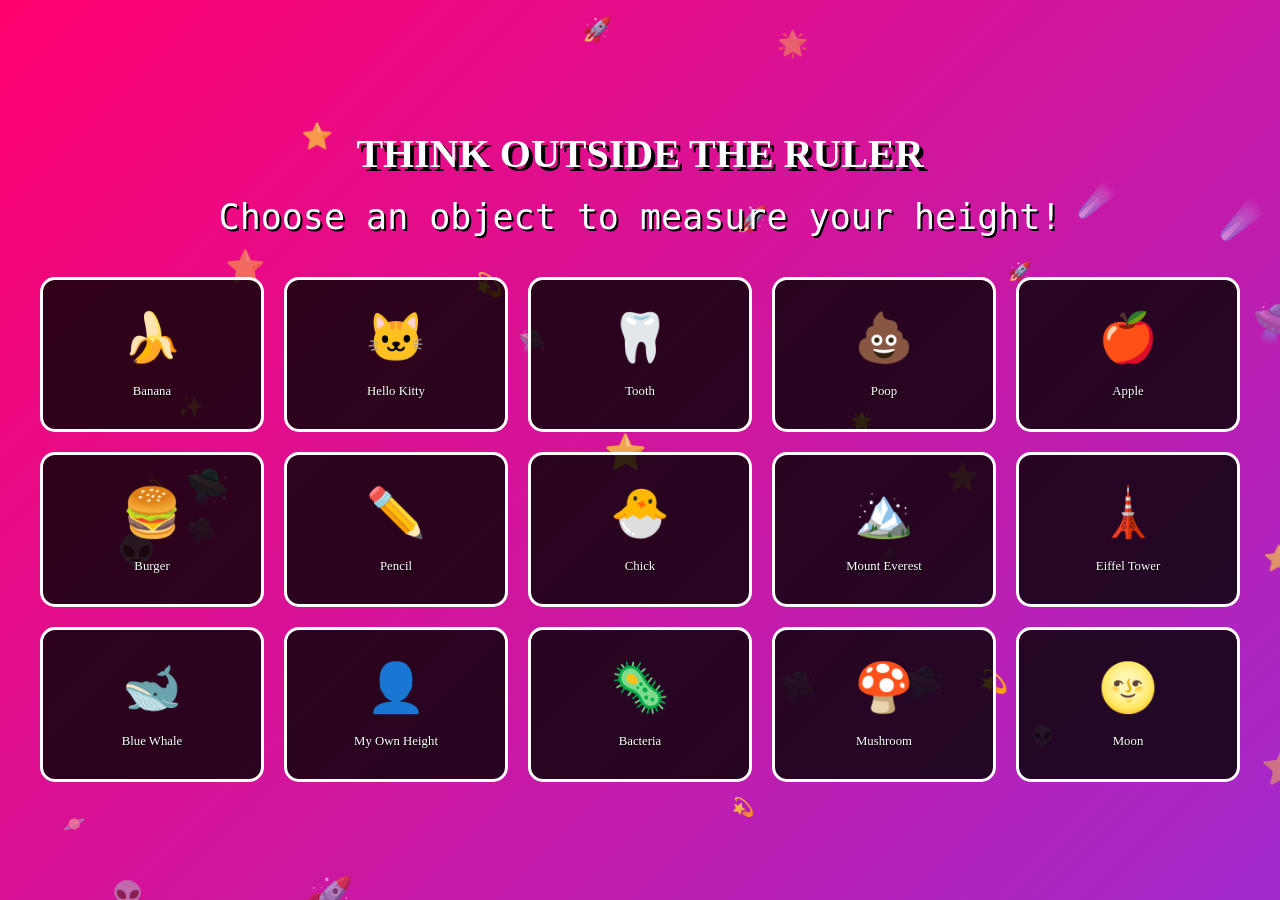
==== commit 7d67a427: "changeInPopup" ====
--- a/use.html
+++ b/use.html
@@ -111,7 +111,7 @@
     <!-- Custom Download Message Popup -->
     <div id="downloadMessagePopup" class="popup-overlay">
         <div class="popup download-popup">
-            <h2>🚫 Oops! 🛸</h2>
+            <h2>🚫 Oops! 🚫</h2>
             <div class="download-message">
                 <p>You can't download this! 😜🎮</p>
                 <p>But instead screenshot it! 📸✨</p>
--- a/use.css
+++ b/use.css
@@ -193,7 +193,7 @@
 
 .subtitle {
     font-family: 'VT323', monospace;
-    font-size: 1.5rem;
+    font-size:35px;
     color: #fff;
     margin-bottom: 40px;
     text-shadow: 2px 2px 0px #000;
@@ -391,7 +391,7 @@
 
 .fun-fact {
     font-family: 'VT323', monospace;
-    font-size: 1.1rem;
+    font-size: 30px;
     color: #06ffa5;
     background: rgba(6, 255, 165, 0.1);
     border: 2px solid #06ffa5;
